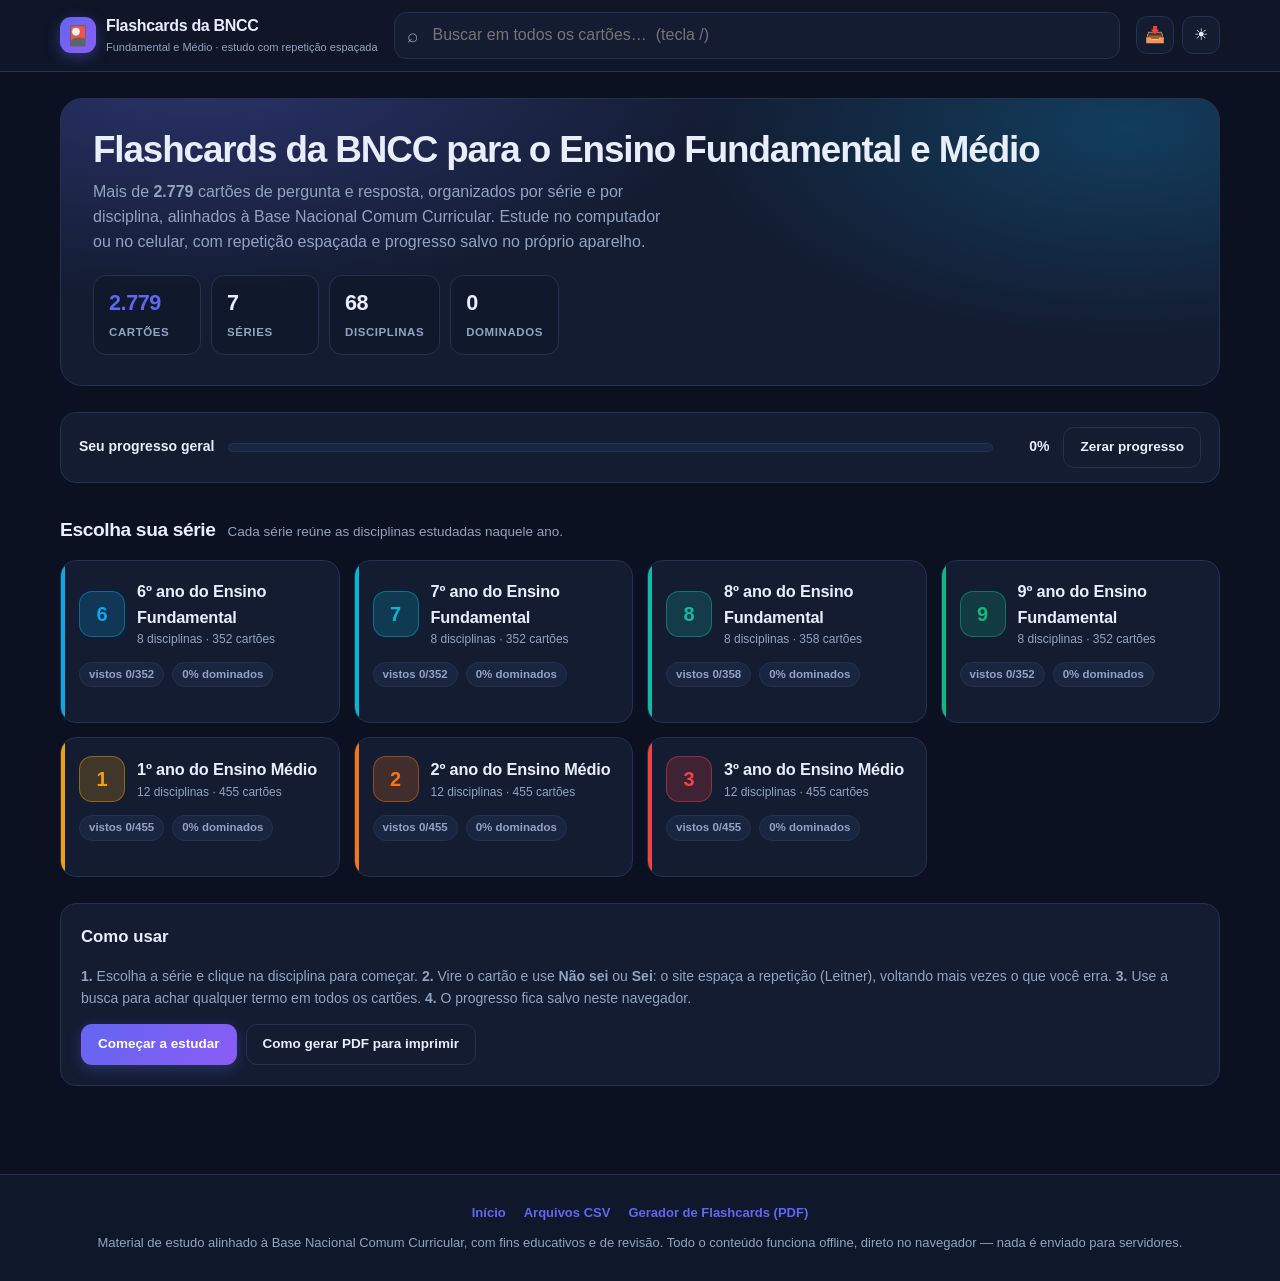
==== index.html @ 81f60f10 "Site de flashcards da BNCC: 2.779 cartões do 6º ano ao 3º do EM Baralhos CSV alinhados à Base Nacion" ====
<!DOCTYPE html>
<html lang="pt-BR" data-tema="escuro">
<head>
<meta charset="UTF-8">
<meta name="viewport" content="width=device-width, initial-scale=1.0">
<title>Flashcards da BNCC — Ensino Fundamental e Médio</title>
<meta name="description" content="Milhares de flashcards de estudo da Educação Básica, alinhados à BNCC e organizados por série (6º ao 9º ano do Ensino Fundamental e 1º ao 3º ano do Ensino Médio) e por disciplina. Com repetição espaçada, busca e progresso salvo.">
<meta name="robots" content="index, follow">
<meta name="theme-color" content="#0b1120">
<link rel="icon" href="data:image/svg+xml,<svg xmlns='http://www.w3.org/2000/svg' viewBox='0 0 100 100'><text y='.9em' font-size='90'>🎴</text></svg>">
<link rel="stylesheet" href="assets/style.css">
</head>
<body>

<a class="pular" href="#app">Pular para o conteúdo</a>

<header class="topo">
  <div class="topo-inner">
    <a class="marca" href="#/" id="inicio-btn">
      <span class="logo" aria-hidden="true">🎴</span>
      <span>Flashcards da BNCC<small>Fundamental e Médio · estudo com repetição espaçada</small></span>
    </a>

    <div class="busca-topo">
      <label class="sr" for="busca-input">Buscar em todos os cartões</label>
      <input id="busca-input" type="search" placeholder="Buscar em todos os cartões…  (tecla /)" autocomplete="off">
    </div>

    <div class="acoes-topo">
      <button class="icone-btn" id="csv-btn" title="Abrir a pasta de arquivos CSV" aria-label="Abrir os arquivos CSV">📥</button>
      <button class="icone-btn" id="tema-btn" title="Alternar tema" aria-label="Alternar tema">☀</button>
    </div>
  </div>
</header>

<main id="app">
  <div class="carregando">Carregando catálogo…</div>
</main>

<footer class="rodape">
  <div class="rodape-links">
    <a href="#/">Início</a>
    <a href="csv/">Arquivos CSV</a>
    <a href="https://elizeubarbosa.com.br/ferramentas/gerador-flashcards.html" target="_blank" rel="noopener">Gerador de Flashcards (PDF)</a>
  </div>
  <p>Material de estudo alinhado à Base Nacional Comum Curricular, com fins educativos e de revisão.
     Todo o conteúdo funciona offline, direto no navegador — nada é enviado para servidores.</p>
</footer>

<div class="modal-fundo" id="modal-fundo" role="dialog" aria-modal="true" aria-labelledby="modal-titulo">
  <div class="modal">
    <h3 id="modal-titulo">Confirmar</h3>
    <p id="modal-texto"></p>
    <div class="modal-acoes">
      <button class="btn btn-neutro" id="modal-cancelar">Cancelar</button>
      <button class="btn btn-primario" id="modal-confirmar">Confirmar</button>
    </div>
  </div>
</div>

<script src="data/catalog.js"></script>
<script src="assets/app.js"></script>
</body>
</html>
---- assets/style.css ----
/* Flashcards BNCC - estilo do site de estudos
   Paleta escura por padrao, com tema claro alternavel. */

:root {
  --bg: #0b1120;
  --bg-2: #0f172a;
  --surface: #131c31;
  --surface-2: #1a2540;
  --line: #24314f;
  --text: #e8eefc;
  --muted: #93a3c0;
  --brand: #6366f1;
  --brand-2: #8b5cf6;
  --ok: #10b981;
  --warn: #f59e0b;
  --bad: #ef4444;
  --radius: 16px;
  --shadow: 0 10px 30px rgba(2, 6, 23, .45);
  --font: "Inter", -apple-system, BlinkMacSystemFont, "Segoe UI", Roboto, sans-serif;
}

[data-tema="claro"] {
  --bg: #eef2f9;
  --bg-2: #ffffff;
  --surface: #ffffff;
  --surface-2: #f4f7fc;
  --line: #dde5f2;
  --text: #14203a;
  --muted: #5a6a86;
  --shadow: 0 8px 24px rgba(20, 32, 58, .10);
}

*, *::before, *::after { box-sizing: border-box; margin: 0; padding: 0; }

html { scroll-behavior: smooth; }

body {
  font-family: var(--font);
  background: var(--bg);
  color: var(--text);
  min-height: 100vh;
  line-height: 1.55;
  -webkit-font-smoothing: antialiased;
}

button, input, select { font: inherit; color: inherit; }
button { cursor: pointer; border: none; background: none; }
a { color: inherit; }

/* ---------- Estrutura ---------- */
.topo {
  position: sticky; top: 0; z-index: 60;
  background: color-mix(in srgb, var(--bg-2) 88%, transparent);
  backdrop-filter: blur(12px);
  border-bottom: 1px solid var(--line);
}
.topo-inner {
  max-width: 1200px; margin: 0 auto; padding: 12px 20px;
  display: flex; align-items: center; gap: 16px; flex-wrap: wrap;
}
.marca { display: flex; align-items: center; gap: 10px; text-decoration: none; font-weight: 800; letter-spacing: -.02em; }
.marca .logo {
  width: 36px; height: 36px; border-radius: 11px; display: grid; place-items: center;
  background: linear-gradient(135deg, var(--brand), var(--brand-2));
  font-size: 19px; box-shadow: 0 4px 14px rgba(99, 102, 241, .4);
}
.marca small { display: block; font-size: 11px; font-weight: 500; color: var(--muted); letter-spacing: 0; }

.busca-topo { flex: 1; min-width: 220px; position: relative; }
.busca-topo input {
  width: 100%; padding: 10px 14px 10px 38px; border-radius: 12px;
  border: 1.5px solid var(--line); background: var(--surface); color: var(--text);
  outline: none; transition: border-color .15s, box-shadow .15s;
}
.busca-topo input:focus { border-color: var(--brand); box-shadow: 0 0 0 3px rgba(99, 102, 241, .16); }
.busca-topo::before {
  content: "⌕"; position: absolute; left: 13px; top: 50%; transform: translateY(-50%);
  color: var(--muted); font-size: 19px; line-height: 1; pointer-events: none;
}

.acoes-topo { display: flex; gap: 8px; align-items: center; }
.icone-btn {
  width: 38px; height: 38px; border-radius: 11px; border: 1.5px solid var(--line);
  background: var(--surface); display: grid; place-items: center; font-size: 16px;
  transition: border-color .15s, transform .12s;
}
.icone-btn:hover { border-color: var(--brand); transform: translateY(-1px); }

main { max-width: 1200px; margin: 0 auto; padding: 26px 20px 70px; }

/* ---------- Hero ---------- */
.hero {
  border-radius: 22px; padding: 30px 32px; margin-bottom: 26px;
  background:
    radial-gradient(900px 380px at 12% -10%, rgba(99, 102, 241, .30), transparent 60%),
    radial-gradient(700px 340px at 92% 10%, rgba(14, 165, 233, .24), transparent 62%),
    var(--surface);
  border: 1px solid var(--line);
}
.hero h1 { font-size: clamp(1.6rem, 3.4vw, 2.3rem); line-height: 1.15; letter-spacing: -.03em; }
.hero p { color: var(--muted); margin-top: 9px; max-width: 66ch; }
.stats { display: flex; gap: 10px; flex-wrap: wrap; margin-top: 20px; }
.stat {
  background: color-mix(in srgb, var(--bg-2) 70%, transparent);
  border: 1px solid var(--line); border-radius: 13px; padding: 10px 15px; min-width: 108px;
}
.stat b { display: block; font-size: 1.35rem; letter-spacing: -.02em; }
.stat span { font-size: 11.5px; color: var(--muted); text-transform: uppercase; letter-spacing: .05em; font-weight: 600; }
.stat.destaque b { color: var(--brand); }

/* ---------- Barra de progresso global ---------- */
.progresso-globalo {
  display: flex; align-items: center; gap: 14px; flex-wrap: wrap;
  background: var(--surface); border: 1px solid var(--line);
  border-radius: var(--radius); padding: 14px 18px; margin-bottom: 26px;
}
.progresso-globalo .rot { font-weight: 600; font-size: 14px; }
.trilha {
  flex: 1 1 240px; min-width: 200px; height: 9px; border-radius: 999px;
  background: var(--surface-2); overflow: hidden; border: 1px solid var(--line);
}
.trilha > i {
  display: block; height: 100%; border-radius: 999px;
  background: linear-gradient(90deg, var(--brand), var(--ok));
  transition: width .35s ease;
}
.pct { font-weight: 800; font-size: 14px; min-width: 42px; text-align: right; }

/* ---------- Secoes ---------- */
.rodape-secao {
  display: flex; align-items: baseline; gap: 12px; flex-wrap: wrap; margin: 32px 0 16px;
}
.rodape-secao h2 { font-size: 1.2rem; letter-spacing: -.02em; }
.rodape-secao p { color: var(--muted); font-size: 13.5px; }

/* ---------- Cartoes de serie ---------- */
.grade-series {
  display: grid; gap: 14px;
  grid-template-columns: repeat(auto-fill, minmax(268px, 1fr));
}
.cartao-serie {
  position: relative; overflow: hidden; text-align: left;
  background: var(--surface); border: 1.5px solid var(--line);
  border-radius: var(--radius); padding: 18px; width: 100%;
  display: flex; flex-direction: column; gap: 11px;
  transition: transform .15s, border-color .15s, box-shadow .15s;
}
.cartao-serie:hover, .cartao-serie:focus-visible {
  transform: translateY(-3px); border-color: var(--cor, var(--brand));
  box-shadow: var(--shadow); outline: none;
}
.cartao-serie[aria-pressed="true"] { border-color: var(--cor, var(--brand)); background: var(--surface-2); }
.cartao-serie::after {
  content: ""; position: absolute; inset: 0 auto 0 0; width: 4px; background: var(--cor, var(--brand));
}
.serie-topo { display: flex; align-items: center; gap: 12px; }
.serie-num {
  width: 46px; height: 46px; flex-shrink: 0; border-radius: 13px;
  display: grid; place-items: center; font-size: 1.25rem; font-weight: 800;
  background: color-mix(in srgb, var(--cor, var(--brand)) 20%, transparent);
  color: var(--cor, var(--brand)); border: 1.5px solid color-mix(in srgb, var(--cor, var(--brand)) 45%, transparent);
}
.serie-titulo { font-weight: 700; font-size: 1.02rem; letter-spacing: -.01em; }
.serie-sub { font-size: 12px; color: var(--muted); }
.serie-meta { display: flex; gap: 8px; flex-wrap: wrap; margin-top: 2px; }
.pill {
  font-size: 11.5px; font-weight: 600; padding: 3px 9px; border-radius: 999px;
  background: var(--surface-2); border: 1px solid var(--line); color: var(--muted);
}
.pill.ok { color: var(--ok); border-color: color-mix(in srgb, var(--ok) 40%, transparent); }
.pill.bom { color: var(--warn); border-color: color-mix(in srgb, var(--warn) 40%, transparent); }

/* ---------- Materias de uma serie ---------- */
.painel-series {
  background: var(--surface); border: 1px solid var(--line);
  border-radius: var(--radius); padding: 20px; margin-bottom: 18px;
}
.painel-series > header { display: flex; align-items: center; gap: 12px; margin-bottom: 16px; flex-wrap: wrap; }
.painel-series h3 { font-size: 1.05rem; }
.painel-series .contagem { color: var(--muted); font-size: 13px; }
.grade-materias {
  display: grid; gap: 12px;
  grid-template-columns: repeat(auto-fill, minmax(230px, 1fr));
}
.cartao-materia {
  text-align: left; width: 100%; background: var(--surface-2);
  border: 1.5px solid var(--line); border-radius: 14px; padding: 14px;
  display: flex; flex-direction: column; gap: 9px;
  transition: transform .14s, border-color .14s;
}
.cartao-materia:hover { transform: translateY(-2px); border-color: var(--cor, var(--brand)); }
.materia-topo { display: flex; align-items: center; gap: 9px; }
.materia-emoji { font-size: 19px; }
.materia-nome { font-weight: 700; font-size: 14.5px; }
.materia-area { font-size: 11.5px; color: var(--muted); }
.materia-pe { display: flex; justify-content: space-between; font-size: 11.5px; color: var(--muted); font-weight: 600; }
.mini-trilha { height: 6px; border-radius: 999px; background: var(--bg-2); overflow: hidden; }
.mini-trilha > i { display: block; height: 100%; background: var(--cor, var(--brand)); transition: width .3s; }

/* ---------- Resultados de busca ---------- */
.resultados { display: flex; flex-direction: column; gap: 9px; }
.resultado {
  width: 100%; text-align: left; background: var(--surface); border: 1.5px solid var(--line);
  border-radius: 13px; padding: 13px 15px; transition: border-color .14s, transform .14s;
}
.resultado:hover { border-color: var(--brand); transform: translateX(3px); }
.resultado .rq { font-weight: 600; font-size: 14.5px; }
.resultado .ra { color: var(--muted); font-size: 13.5px; margin-top: 3px; }
.resultado .rm { font-size: 11px; color: var(--muted); margin-top: 7px; display: flex; gap: 7px; align-items: center; }
mark { background: color-mix(in srgb, var(--warn) 40%, transparent); color: inherit; border-radius: 3px; padding: 0 2px; }

/* ---------- Jogador ---------- */
.jogador { max-width: 860px; margin: 0 auto; }
.jogador-topo { display: flex; align-items: center; gap: 12px; flex-wrap: wrap; margin-bottom: 18px; }
.btn {
  display: inline-flex; align-items: center; gap: 7px; padding: 9px 16px; border-radius: 11px;
  font-size: 13.5px; font-weight: 600; border: 1.5px solid transparent; transition: all .15s;
}
.btn-primario { background: linear-gradient(135deg, var(--brand), var(--brand-2)); color: #fff; box-shadow: 0 4px 14px rgba(99, 102, 241, .3); }
.btn-primario:hover { transform: translateY(-1px); box-shadow: 0 7px 20px rgba(99, 102, 241, .4); }
.btn-neutro { background: var(--surface); border-color: var(--line); color: var(--text); }
.btn-neutro:hover { border-color: var(--brand); }
.btn-ok { background: color-mix(in srgb, var(--ok) 18%, transparent); border-color: color-mix(in srgb, var(--ok) 45%, transparent); color: var(--ok); }
.btn-ok:hover { background: color-mix(in srgb, var(--ok) 28%, transparent); }
.btn-bad { background: color-mix(in srgb, var(--bad) 15%, transparent); border-color: color-mix(in srgb, var(--bad) 45%, transparent); color: var(--bad); }
.btn-bad:hover { background: color-mix(in srgb, var(--bad) 25%, transparent); }
.btn:disabled { opacity: .4; cursor: not-allowed; transform: none !important; box-shadow: none; }

.barra-jogo { margin-bottom: 18px; }
.barra-jogo .trilha { height: 7px; }
.jogo-info { display: flex; justify-content: space-between; font-size: 12.5px; color: var(--muted); font-weight: 600; margin-bottom: 6px; }

.cartao3d { perspective: 1600px; margin-bottom: 18px; }
.cartao3d-inner {
  position: relative; transform-style: preserve-3d;
  transition: transform .5s cubic-bezier(.2, .7, .3, 1);
  min-height: 320px; cursor: pointer;
}
.cartao3d.virada .cartao3d-inner { transform: rotateY(180deg); }
.cara {
  position: absolute; inset: 0; backface-visibility: hidden; -webkit-backface-visibility: hidden;
  border-radius: 20px; border: 1.5px solid var(--line); padding: 30px;
  display: flex; flex-direction: column; align-items: center; justify-content: center;
  gap: 14px; text-align: center; overflow: auto;
  background: var(--surface);
}
.cara-frente { background: linear-gradient(160deg, color-mix(in srgb, var(--cor, var(--brand)) 14%, var(--surface)), var(--surface)); }
.cara-verso { transform: rotateY(180deg); background: linear-gradient(160deg, color-mix(in srgb, var(--ok) 15%, var(--surface)), var(--surface)); }
.cara-tag {
  position: absolute; top: 14px; left: 16px; font-size: 10.5px; font-weight: 800;
  letter-spacing: .09em; text-transform: uppercase; color: var(--muted);
}
.cara-texto { font-size: clamp(1.05rem, 2.4vw, 1.45rem); font-weight: 600; line-height: 1.42; overflow-wrap: break-word; max-width: 34ch; }
.cara-verso .cara-texto { color: var(--ok); }
.cara-dica { position: absolute; bottom: 14px; font-size: 11.5px; color: var(--muted); }
.nivel-badge {
  position: absolute; top: 14px; right: 16px; font-size: 10.5px; font-weight: 800;
  padding: 2px 8px; border-radius: 999px; border: 1px solid var(--line); color: var(--muted);
}

.controles { display: flex; gap: 10px; justify-content: center; flex-wrap: wrap; }
.controles .btn { padding: 12px 22px; }
.atalhos { text-align: center; font-size: 12px; color: var(--muted); margin-top: 14px; }
.atalhos kbd {
  font-family: ui-monospace, Consolas, monospace; font-size: 11px; padding: 2px 6px;
  border-radius: 5px; background: var(--surface-2); border: 1px solid var(--line); margin: 0 2px;
}

.filtros-jogo { display: flex; gap: 8px; flex-wrap: wrap; margin-bottom: 16px; align-items: center; }
.chip {
  padding: 6px 13px; border-radius: 999px; font-size: 12.5px; font-weight: 600;
  border: 1.5px solid var(--line); background: var(--surface); color: var(--muted);
}
.chip[aria-pressed="true"] { border-color: var(--brand); color: var(--brand); background: color-mix(in srgb, var(--brand) 12%, transparent); }

/* ---------- Modal ---------- */
.modal-fundo {
  position: fixed; inset: 0; z-index: 200; background: rgba(2, 6, 23, .68);
  display: none; align-items: center; justify-content: center; padding: 20px;
}
.modal-fundo.aberto { display: flex; }
.modal {
  background: var(--surface); border: 1px solid var(--line); border-radius: 18px;
  max-width: 520px; width: 100%; padding: 26px; box-shadow: var(--shadow);
}
.modal h3 { font-size: 1.15rem; margin-bottom: 10px; }
.modal p { color: var(--muted); font-size: 14px; }
.modal-acoes { display: flex; gap: 9px; justify-content: flex-end; margin-top: 20px; flex-wrap: wrap; }

/* ---------- Estado vazio ---------- */
.vazio {
  text-align: center; padding: 44px 20px; color: var(--muted);
  border: 1.5px dashed var(--line); border-radius: var(--radius);
}
.vazio .big { font-size: 2.4rem; display: block; margin-bottom: 10px; opacity: .55; }

/* ---------- Rodape ---------- */
.rodape {
  border-top: 1px solid var(--line); background: var(--bg-2);
  padding: 28px 20px; text-align: center; color: var(--muted); font-size: 13px;
}
.rodape a { color: var(--brand); text-decoration: none; font-weight: 600; }
.rodape a:hover { text-decoration: underline; }
.rodape-links { display: flex; gap: 18px; justify-content: center; flex-wrap: wrap; margin-bottom: 10px; }

.pular {
  position: absolute; left: -9999px; top: 0; z-index: 999;
  background: var(--brand); color: #fff; padding: 10px 18px; border-radius: 0 0 10px 0; font-weight: 600;
}
.pular:focus { left: 0; }

.carregando { text-align: center; padding: 30px; color: var(--muted); font-size: 14px; }
.erro-carga {
  background: color-mix(in srgb, var(--bad) 12%, transparent);
  border: 1px solid color-mix(in srgb, var(--bad) 40%, transparent);
  color: var(--bad); padding: 14px 16px; border-radius: 12px; font-size: 13.5px;
}
.erro-carga code { background: rgba(0, 0, 0, .18); padding: 2px 6px; border-radius: 5px; font-size: 12px; }

.sr {
  position: absolute; width: 1px; height: 1px; padding: 0; margin: -1px;
  overflow: hidden; clip: rect(0 0 0 0); white-space: nowrap; border: 0;
}

/* ---------- Impressao ---------- */
@media print {
  .topo, .rodape, .controles, .atalhos, .filtros-jogo, .btn, .hero, .acoes-topo { display: none !important; }
  body { background: #fff; color: #000; }
  main { max-width: none; padding: 0; }
  .cara { border: 1px solid #000; position: static; transform: none !important; page-break-inside: avoid; }
  .cartao3d-inner { transform: none !important; }
}
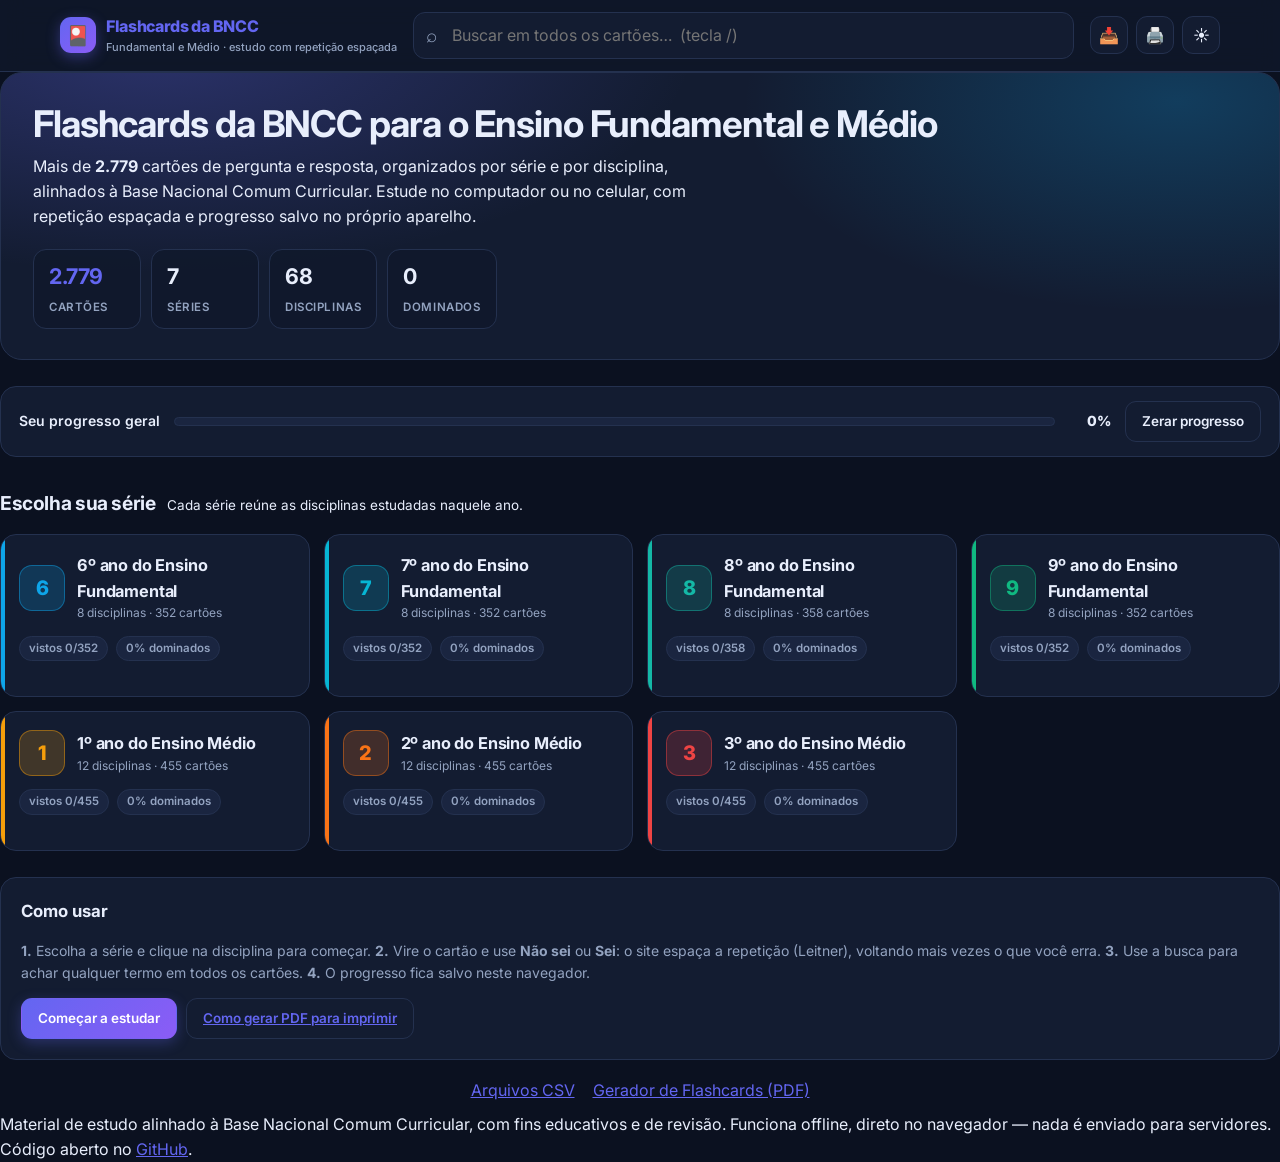
==== commit 95c2d0c8: "Deixa o app preparado para rodar embutido no site O mesmo app.js agora roda no repositorio solto e d" ====
--- a/index.html
+++ b/index.html
@@ -3,16 +3,83 @@
 <head>
 <meta charset="UTF-8">
 <meta name="viewport" content="width=device-width, initial-scale=1.0">
-<title>Flashcards da BNCC — Ensino Fundamental e Médio</title>
-<meta name="description" content="Milhares de flashcards de estudo da Educação Básica, alinhados à BNCC e organizados por série (6º ao 9º ano do Ensino Fundamental e 1º ao 3º ano do Ensino Médio) e por disciplina. Com repetição espaçada, busca e progresso salvo.">
-<meta name="robots" content="index, follow">
-<meta name="theme-color" content="#0b1120">
+<title>Flashcards da BNCC — 2.779 cartões do 6º ano ao 3º do Ensino Médio</title>
+<meta name="description" content="2.779 flashcards de estudo da BNCC, do 6º ano do Ensino Fundamental ao 3º do Ensino Médio, separados por série e disciplina. Estudo com repetição espaçada, busca em todos os cartões, progresso salvo e exportação em CSV para imprimir em PDF." />
+<meta name="keywords" content="flashcards BNCC, flashcards Fundamental, flashcards Ensino Médio, estudo com repetição espaçada, cartões de estudo, revisão de conteúdo, flashcards matemática, flashcards química, flashcards biologia, flashcards história, flashcards geografia, fichas de estudo PDF, prof elizeu barbosa" />
+<meta name="robots" content="index, follow, max-snippet:-1, max-image-preview:large, max-video-preview:-1" />
+<meta name="author" content="Prof. Elizeu Barbosa" />
+<link rel="canonical" href="https://github.com/elizeubarbosaabreu/flashcards-bncc" />
+<meta name="theme-color" content="#0b1120" />
+<meta name="google-adsense-account" content="ca-pub-4427170175249435" />
+
+<meta property="og:locale" content="pt_BR" />
+<meta property="og:type" content="website" />
+<meta property="og:site_name" content="Prof. Elizeu Barbosa" />
+<meta property="og:title" content="Flashcards da BNCC — 2.779 cartões do 6º ano ao 3º do Ensino Médio" />
+<meta property="og:description" content="Estude com repetição espaçada: 2.779 flashcards da BNCC organizados por série e disciplina, com busca global, progresso salvo e exportação em CSV para imprimir." />
+<meta property="og:url" content="https://github.com/elizeubarbosaabreu/flashcards-bncc" />
+<meta property="og:image" content="https://www.elizeubarbosa.com.br/images/elizeu.jpg" />
+<meta property="og:image:width" content="759" />
+<meta property="og:image:height" content="1024" />
+<meta property="og:image:type" content="image/jpeg" />
+<meta property="og:image:alt" content="Flashcards da BNCC, material de estudo gratuito do Prof. Elizeu Barbosa" />
+
+<meta name="twitter:card" content="summary_large_image" />
+<meta name="twitter:title" content="Flashcards da BNCC — 2.779 cartões do 6º ano ao 3º do Médio" />
+<meta name="twitter:description" content="Repetição espaçada, busca global e progresso salvo. 2.779 flashcards alinhados à BNCC, do 6º ano do Fundamental ao 3º do Médio." />
+<meta name="twitter:image" content="https://www.elizeubarbosa.com.br/images/elizeu.jpg" />
+<meta name="twitter:image:alt" content="Flashcards da BNCC, material de estudo do Prof. Elizeu Barbosa" />
+
+<link rel="preconnect" href="https://fonts.googleapis.com">
+<link rel="preconnect" href="https://fonts.gstatic.com" crossorigin>
+<link href="https://fonts.googleapis.com/css2?family=Inter:wght@400;500;600;700;800&display=swap" rel="stylesheet">
 <link rel="icon" href="data:image/svg+xml,<svg xmlns='http://www.w3.org/2000/svg' viewBox='0 0 100 100'><text y='.9em' font-size='90'>🎴</text></svg>">
 <link rel="stylesheet" href="assets/style.css">
+
+<script type="application/ld+json">
+{
+  "@context": "https://schema.org",
+  "@type": "WebApplication",
+  "name": "Flashcards da BNCC",
+  "alternateName": "Flashcards Ensino Fundamental e Médio",
+  "url": "https://github.com/elizeubarbosaabreu/flashcards-bncc",
+  "description": "Site de estudo com 2.779 flashcards alinhados à Base Nacional Comum Curricular, do 6º ano do Ensino Fundamental ao 3º ano do Ensino Médio, com repetição espaçada, busca global, progresso salvo no navegador e exportação em CSV para gerar PDF.",
+  "inLanguage": "pt-BR",
+  "applicationCategory": "EducationalApplication",
+  "operatingSystem": "Any (navegador web)",
+  "browserRequirements": "Requires JavaScript",
+  "isAccessibleForFree": true,
+  "featureList": [
+    "2.779 cartões em 68 baralhos",
+    "Organização por série e disciplina (6º ao 9º do Fundamental e 1º ao 3º do Médio)",
+    "Repetição espaçada com sistema de Leitner",
+    "Busca em todos os cartões ignorando acentos",
+    "Progresso salvo no navegador",
+    "Exportação de cada baralho em CSV",
+    "CSV compatível com o Gerador de Flashcards"
+  ],
+  "educationalLevel": "6º ao 9º ano do Ensino Fundamental; 1º ao 3º ano do Ensino Médio",
+  "isAccessibleForFree": true,
+  "license": "https://github.com/elizeubarbosaabreu/flashcards-bncc",
+  "author": { "@id": "https://www.elizeubarbosa.com.br/#person" },
+  "publisher": { "@id": "https://www.elizeubarbosa.com.br/#person" }
+}
+</script>
+<script type="application/ld+json">
+{
+  "@context": "https://schema.org",
+  "@type": "BreadcrumbList",
+  "itemListElement": [
+    { "@type": "ListItem", "position": 1, "name": "Início", "item": "https://www.elizeubarbosa.com.br/" },
+    { "@type": "ListItem", "position": 2, "name": "Ferramentas", "item": "https://www.elizeubarbosa.com.br/ferramentas/" },
+    { "@type": "ListItem", "position": 3, "name": "Flashcards da BNCC", "item": "https://github.com/elizeubarbosaabreu/flashcards-bncc" }
+  ]
+}
+</script>
 </head>
-<body>
+<body data-tema="escuro" data-gerador="https://www.elizeubarbosa.com.br/ferramentas/gerador-flashcards.html">
 
-<a class="pular" href="#app">Pular para o conteúdo</a>
+<a class="pular" href="#main-content">Pular para o conteúdo</a>
 
 <header class="topo">
   <div class="topo-inner">
@@ -27,24 +94,27 @@
     </div>
 
     <div class="acoes-topo">
-      <button class="icone-btn" id="csv-btn" title="Abrir a pasta de arquivos CSV" aria-label="Abrir os arquivos CSV">📥</button>
+      <a class="icone-btn" href="csv/" title="Abrir os arquivos CSV" aria-label="Abrir os arquivos CSV" style="text-decoration:none">📥</a>
+      <a class="icone-btn" href="../gerador-flashcards.html" title="Gerador de Flashcards (PDF)" aria-label="Ir para o Gerador de Flashcards" style="text-decoration:none">🖨️</a>
       <button class="icone-btn" id="tema-btn" title="Alternar tema" aria-label="Alternar tema">☀</button>
     </div>
   </div>
 </header>
 
-<main id="app">
-  <div class="carregando">Carregando catálogo…</div>
+<main id="main-content" class="container-app">
+  <div id="app">
+    <div class="carregando">Carregando catálogo…</div>
+  </div>
 </main>
 
-<footer class="rodape">
+<footer role="contentinfo">
   <div class="rodape-links">
-    <a href="#/">Início</a>
     <a href="csv/">Arquivos CSV</a>
-    <a href="https://elizeubarbosa.com.br/ferramentas/gerador-flashcards.html" target="_blank" rel="noopener">Gerador de Flashcards (PDF)</a>
+    <a href="https://www.elizeubarbosa.com.br/ferramentas/gerador-flashcards.html">Gerador de Flashcards (PDF)</a>
   </div>
   <p>Material de estudo alinhado à Base Nacional Comum Curricular, com fins educativos e de revisão.
-     Todo o conteúdo funciona offline, direto no navegador — nada é enviado para servidores.</p>
+     Funciona offline, direto no navegador — nada é enviado para servidores.
+     Código aberto no <a href="https://github.com/elizeubarbosaabreu/flashcards-bncc" target="_blank" rel="noopener noreferrer">GitHub</a>.</p>
 </footer>
 
 <div class="modal-fundo" id="modal-fundo" role="dialog" aria-modal="true" aria-labelledby="modal-titulo">
--- a/assets/style.css
+++ b/assets/style.css
@@ -1,5 +1,47 @@
 /* Flashcards BNCC - estilo do site de estudos
    Paleta escura por padrao, com tema claro alternavel. */
+
+/* ---------- Integracao com o site ----------
+   O app e embutido no site, que ja aplica o proprio reset e um padding no
+   body para a navbar global. Estes overrides mantem o app isolado: escopo
+   proprio de corpo, fundo e tipografia, sem afetar as demais paginas. */
+body.fc-app {
+  font-family: "Inter", -apple-system, BlinkMacSystemFont, "Segoe UI", Roboto, sans-serif;
+  background: var(--bg);
+  background-image: none;
+  color: var(--text);
+  line-height: 1.55;
+  padding-top: 0;
+}
+
+[data-tema="claro"] body.fc-app { background: #eef2f9; }
+
+body.fc-app main#main-content { padding: 0; }
+body.fc-app h1, body.fc-app h2, body.fc-app h3 { color: var(--text); }
+body.fc-app p { color: inherit; }
+body.fc-app a { color: var(--brand); }
+
+/* Envoltorio do app: largura maxima e respiro, independente do .container do site. */
+.container-app { max-width: 1200px; margin: 0 auto; padding: 26px 20px 70px; }
+
+/* O rodape e o breadcrumb ficam com o visual do site. */
+body.fc-app .rodape { text-align: center; }
+body.fc-app .rodape p { max-width: 78ch; margin: 0 auto; }
+body.fc-app .rodape-links { display: flex; gap: 18px; justify-content: center; flex-wrap: wrap; margin-bottom: 10px; }
+body.fc-app .rodape a { color: var(--brand); text-decoration: none; font-weight: 600; }
+body.fc-app .rodape a:hover { text-decoration: underline; }
+
+/* O breadcrumb do site ja tem estilo; so garantimos o espaçamento. */
+body.fc-app .breadcrumbs { margin: 0 auto 4px; }
+
+/* Banner de anuncios injetado pelos scripts do site: nao herda o tema do app. */
+body.fc-app .ad-banner-wrap { margin: 16px auto 4px; }
+body.fc-app .ad-banner-wrap .ad-banner-inner {
+  background: #fff; border: 1px solid #e2e8f0; border-radius: 12px;
+}
+
+/* O botao de CSV virou link: precisa de box-sizing proprio. */
+a.icone-btn { display: grid; place-items: center; text-decoration: none; }
 
 :root {
   --bg: #0b1120;
@@ -53,8 +95,7 @@
   background: color-mix(in srgb, var(--bg-2) 88%, transparent);
   backdrop-filter: blur(12px);
   border-bottom: 1px solid var(--line);
-}
-.topo-inner {
+}.topo-inner {
   max-width: 1200px; margin: 0 auto; padding: 12px 20px;
   display: flex; align-items: center; gap: 16px; flex-wrap: wrap;
 }
@@ -86,10 +127,12 @@
 }
 .icone-btn:hover { border-color: var(--brand); transform: translateY(-1px); }
 
-main { max-width: 1200px; margin: 0 auto; padding: 26px 20px 70px; }
+/* O <main> nao leva layout: quem centraliza e o .container-app, para o app
+   poder ser embutido numa pagina que ja tenha container proprio. */
+body.fc-app main { max-width: none; margin: 0; padding: 0; }
 
 /* ---------- Hero ---------- */
-.hero {
+.fc-hero {
   border-radius: 22px; padding: 30px 32px; margin-bottom: 26px;
   background:
     radial-gradient(900px 380px at 12% -10%, rgba(99, 102, 241, .30), transparent 60%),
@@ -97,8 +140,8 @@
     var(--surface);
   border: 1px solid var(--line);
 }
-.hero h1 { font-size: clamp(1.6rem, 3.4vw, 2.3rem); line-height: 1.15; letter-spacing: -.03em; }
-.hero p { color: var(--muted); margin-top: 9px; max-width: 66ch; }
+.fc-hero h1 { font-size: clamp(1.6rem, 3.4vw, 2.3rem); line-height: 1.15; letter-spacing: -.03em; }
+.fc-hero p { color: var(--muted); margin-top: 9px; max-width: 66ch; }
 .stats { display: flex; gap: 10px; flex-wrap: wrap; margin-top: 20px; }
 .stat {
   background: color-mix(in srgb, var(--bg-2) 70%, transparent);
@@ -324,7 +367,7 @@
 
 /* ---------- Impressao ---------- */
 @media print {
-  .topo, .rodape, .controles, .atalhos, .filtros-jogo, .btn, .hero, .acoes-topo { display: none !important; }
+  .topo, .rodape, .controles, .atalhos, .filtros-jogo, .btn, .fc-hero, .acoes-topo { display: none !important; }
   body { background: #fff; color: #000; }
   main { max-width: none; padding: 0; }
   .cara { border: 1px solid #000; position: static; transform: none !important; page-break-inside: avoid; }
